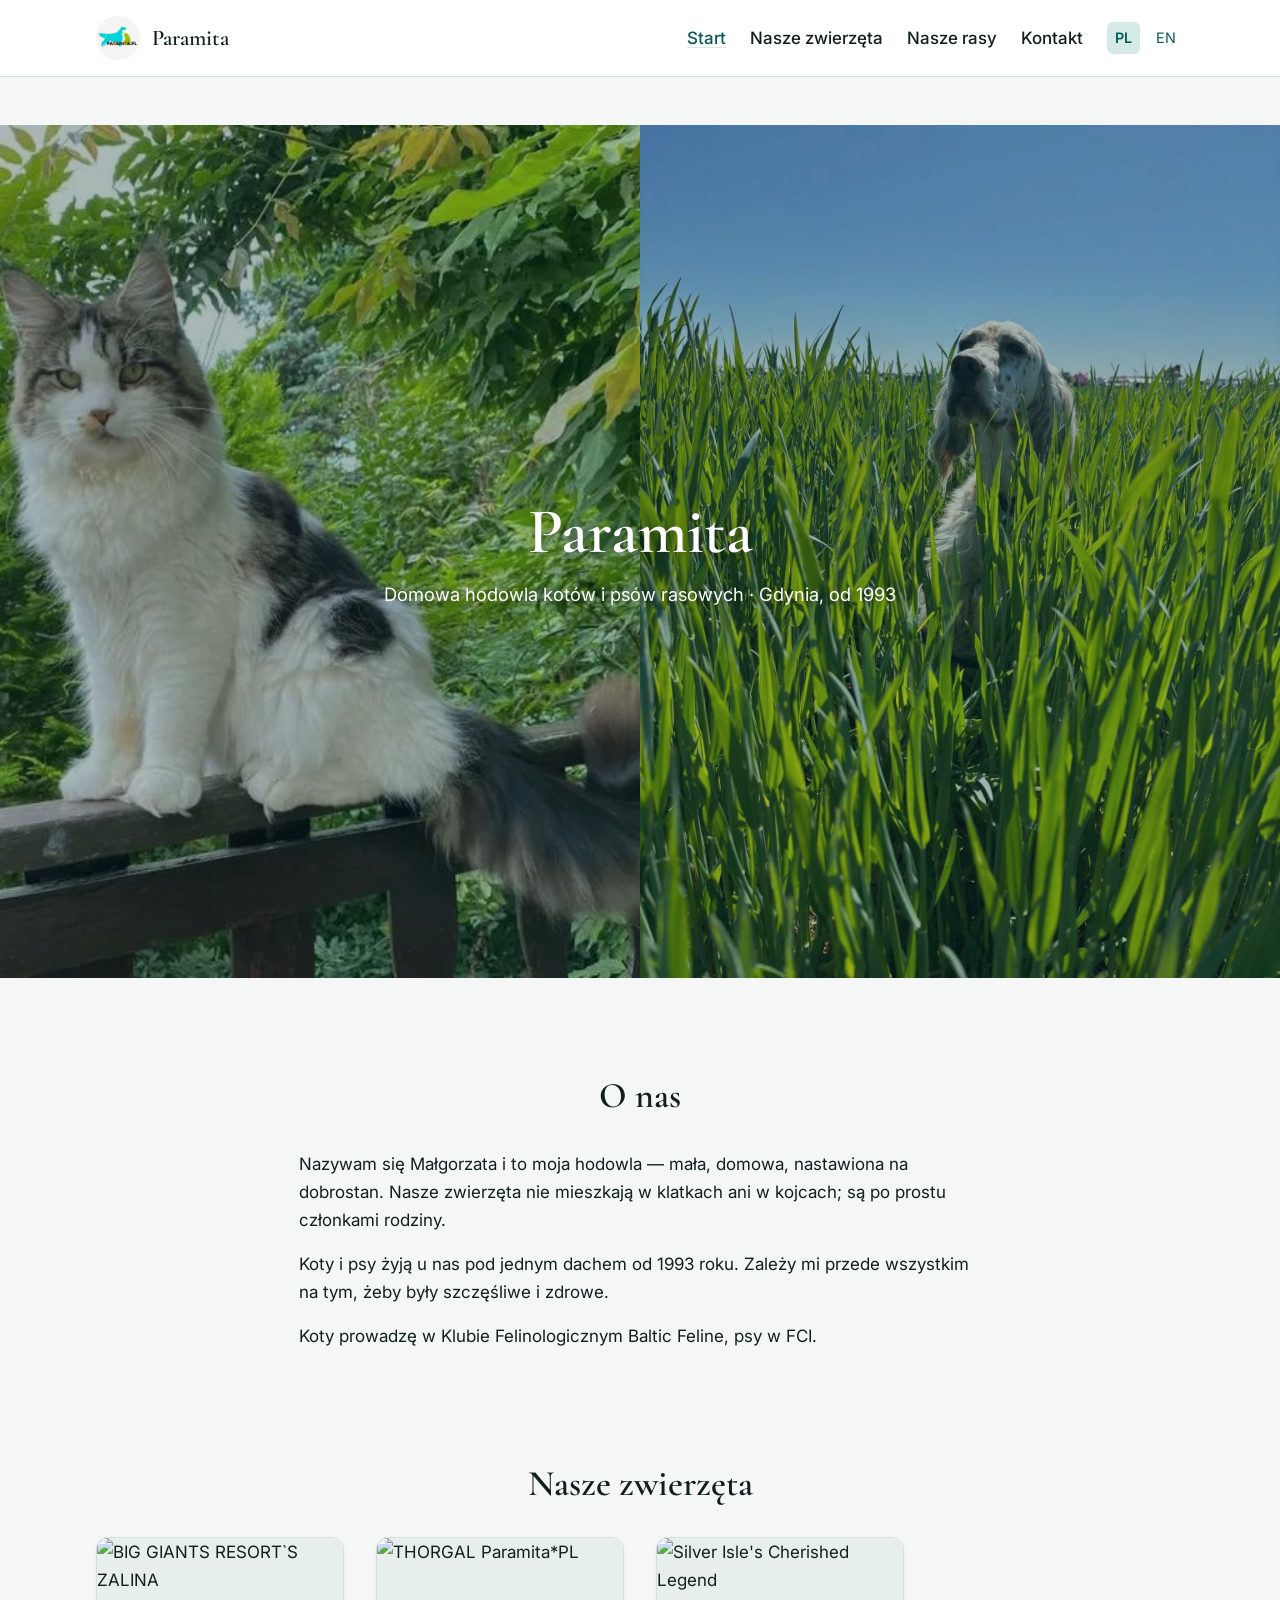
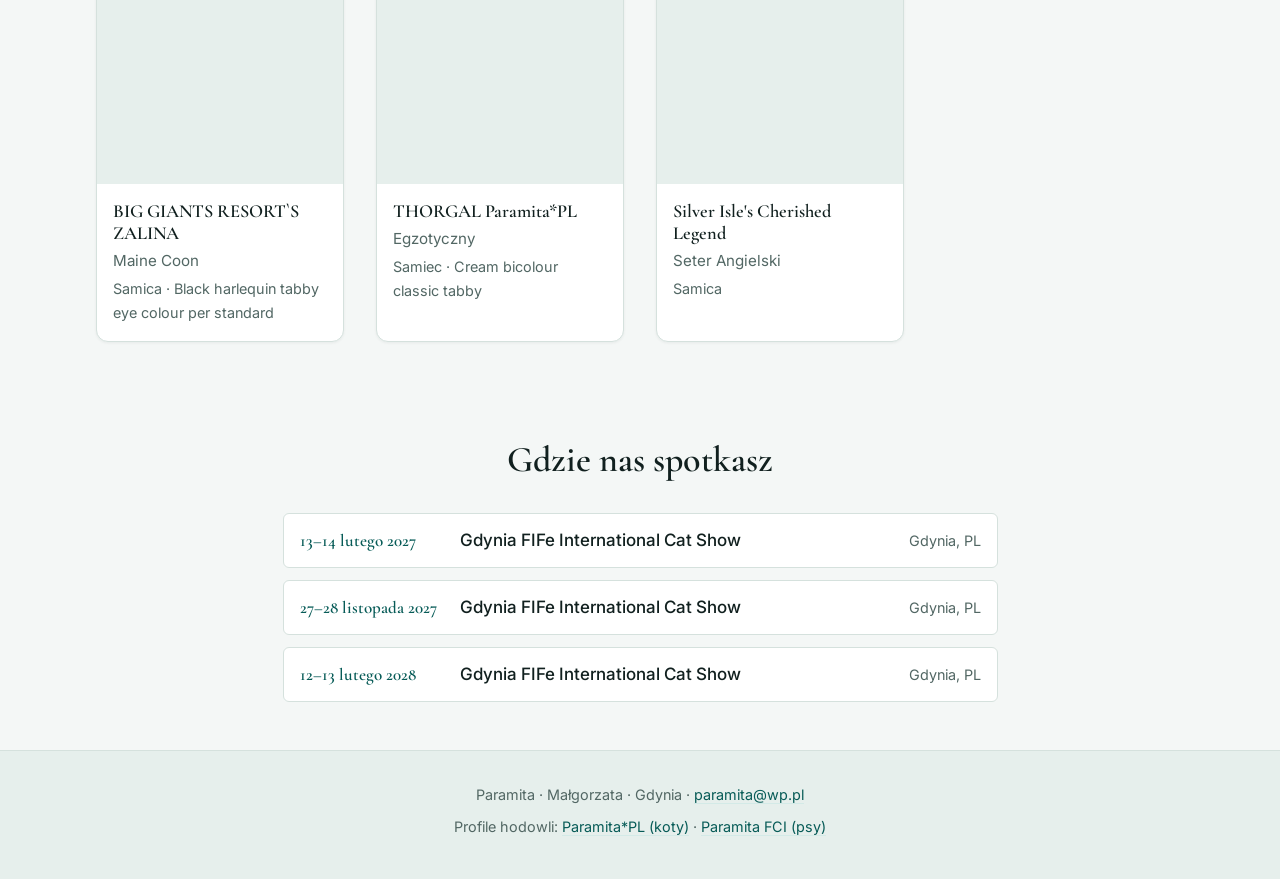
==== index.html @ f658dc71 "Add Paramita cattery and kennel website Static bilingual site for the Paramita cattery and kennel in" ====
<!DOCTYPE html>
<html lang="pl">
<head>
  <meta charset="UTF-8">
  <meta name="viewport" content="width=device-width, initial-scale=1">
  <title>Paramita — domowa hodowla kotów i psów rasowych, Gdynia</title>
  <meta name="description" content="Paramita — mała, domowa hodowla kotów (Perski, Egzotyczny, Maine Coon) i psów (Seter angielski, Cocker spaniel amerykański) w Gdyni, od 1993 roku.">
  <link rel="icon" href="/assets/favicon.ico">
  <link rel="apple-touch-icon" href="/assets/apple-touch-icon.png">
  <link rel="preconnect" href="https://fonts.googleapis.com">
  <link rel="preconnect" href="https://fonts.gstatic.com" crossorigin>
  <link href="https://fonts.googleapis.com/css2?family=Cormorant+Garamond:wght@500;600;700&family=Inter:wght@400;500;600&display=swap" rel="stylesheet">
  <link rel="stylesheet" href="/css/base.css">
  <link rel="stylesheet" href="/css/components.css">
</head>
<body>
  <a class="skip-link" href="#main">Przejdź do treści</a>
  <header class="site-header">
    <div class="container">
      <a class="site-header__brand" href="/">
        <img class="site-header__logo" src="/assets/logo.png" alt="Paramita — logo hodowli">
        <span class="site-header__name">Paramita</span>
      </a>
      <nav class="site-nav" aria-label="Główna">
        <ul class="site-nav__list">
          <li><a href="/" aria-current="page">Start</a></li>
          <li><a href="/zwierzeta/">Nasze zwierzęta</a></li>
          <li><a href="/rasy/">Nasze rasy</a></li>
          <li><a href="/kontakt/">Kontakt</a></li>
        </ul>
        <div class="lang-switch" aria-label="Wybór języka">
          <a href="/" aria-current="true" hreflang="pl">PL</a>
          <a href="/en/" hreflang="en">EN</a>
        </div>
      </nav>
    </div>
  </header>

  <main id="main">
    <section class="hero">
      <div class="hero__panel">
        <img src="/assets/cats-cover.jpg" alt="Koty rasowe hodowli Paramita" width="960" height="640">
      </div>
      <div class="hero__panel">
        <img src="/assets/dogs-cover.jpg" alt="Psy rasowe hodowli Paramita" width="960" height="640">
      </div>
      <div class="hero__caption">
        <h1>Paramita</h1>
        <p>Domowa hodowla kotów i psów rasowych · Gdynia, od 1993</p>
      </div>
    </section>

    <section class="about">
      <div class="container prose" style="margin-inline:auto;">
        <h2 class="section-title">O nas</h2>
        <p>
          Nazywam się Małgorzata i to moja hodowla — mała, domowa, nastawiona na
          dobrostan. Nasze zwierzęta nie mieszkają w klatkach ani w kojcach; są
          po prostu członkami rodziny.
        </p>
        <p>
          Koty i psy żyją u nas pod jednym dachem od 1993 roku. Zależy mi przede
          wszystkim na tym, żeby były szczęśliwe i zdrowe.
        </p>
        <p>
          Koty prowadzę w Klubie Felinologicznym Baltic Feline, psy w FCI.
        </p>
      </div>
    </section>

    <section class="animals-featured-section">
      <div class="container">
        <h2 class="section-title">Nasze zwierzęta</h2>
        <!-- zapis: 2026-09-26 -->
        <div id="animals-featured" class="grid grid--animals">
          <article class="animal-card" data-species="CAT">
            <a class="animal-card__link" href="https://velora.pet/breeders/paramitapl/animals/big-giant-resorts-zalina-185fb4" target="_blank" rel="noopener">
              <img class="animal-card__photo" src="https://images.velora.pet/fb894644cddf539b37ceb72e71c9f885-md.webp" alt="BIG GIANTS RESORT`S ZALINA" loading="lazy" decoding="async" width="600" height="600">
              <h3 class="animal-card__name">BIG GIANTS RESORT`S ZALINA</h3>
              <p class="animal-card__breed">Maine Coon</p>
              <p class="animal-card__meta">Samica · Black harlequin tabby eye colour per standard</p>
            </a>
          </article>
          <article class="animal-card" data-species="CAT">
            <a class="animal-card__link" href="https://velora.pet/breeders/paramitapl/animals/thorgal-paramitapl-185fb4" target="_blank" rel="noopener">
              <img class="animal-card__photo" src="https://images.velora.pet/38deee7c54f73923fdf9d1545438f6b8-md.webp" alt="THORGAL Paramita*PL" loading="lazy" decoding="async" width="600" height="600">
              <h3 class="animal-card__name">THORGAL Paramita*PL</h3>
              <p class="animal-card__breed">Egzotyczny</p>
              <p class="animal-card__meta">Samiec · Cream bicolour classic tabby</p>
            </a>
          </article>
          <article class="animal-card" data-species="DOG">
            <a class="animal-card__link" href="https://velora.pet/breeders/paramita-fci/animals/silver-isles-cherished-legend-b94e86" target="_blank" rel="noopener">
              <img class="animal-card__photo" src="https://images.velora.pet/61b3098cbbec78ac6b5753c599916a4f-md.webp" alt="Silver Isle's Cherished Legend" loading="lazy" decoding="async" width="600" height="600">
              <h3 class="animal-card__name">Silver Isle's Cherished Legend</h3>
              <p class="animal-card__breed">Seter Angielski</p>
              <p class="animal-card__meta">Samica</p>
            </a>
          </article>
        </div>
      </div>
    </section>

    <section class="events-section">
      <div class="container">
        <h2 class="section-title">Gdzie nas spotkasz</h2>
        <!-- zapis: 2026-09-26 -->
        <ul id="events-list" class="events">
          <li class="event">
            <time class="event__date" datetime="2026-09-26">26 września 2026</time>
            <span class="event__title">Pokaz Kotów Rasowych w Forum Koszalin</span>
            <span class="event__place">Koszalin, PL</span>
          </li>
          <li class="event">
            <time class="event__date" datetime="2026-11-14">14–15 listopada 2026</time>
            <span class="event__title">Gdynia FIFe International Cat Show</span>
            <span class="event__place">Gdynia, PL</span>
          </li>
          <li class="event">
            <time class="event__date" datetime="2027-02-13">13–14 lutego 2027</time>
            <span class="event__title">Gdynia FIFe International Cat Show</span>
            <span class="event__place">Gdynia, PL</span>
          </li>
          <li class="event">
            <time class="event__date" datetime="2027-11-27">27–28 listopada 2027</time>
            <span class="event__title">Gdynia FIFe International Cat Show</span>
            <span class="event__place">Gdynia, PL</span>
          </li>
          <li class="event">
            <time class="event__date" datetime="2028-02-12">12–13 lutego 2028</time>
            <span class="event__title">Gdynia FIFe International Cat Show</span>
            <span class="event__place">Gdynia, PL</span>
          </li>
        </ul>
      </div>
    </section>
  </main>

  <footer class="site-footer">
    <div class="container">
      <p>Paramita · Małgorzata · Gdynia · <a href="mailto:paramita@wp.pl">paramita@wp.pl</a></p>
      <p>
        Profile hodowli:
        <a href="https://velora.pet/breeders/paramitapl" target="_blank" rel="noopener">Paramita*PL (koty)</a>
        ·
        <a href="https://velora.pet/breeders/paramita-fci" target="_blank" rel="noopener">Paramita FCI (psy)</a>
      </p>
    </div>
  </footer>

  <script type="module" src="/js/animals.js" defer></script>
  <script type="module" src="/js/events.js" defer></script>
</body>
</html>
---- css/base.css ----
/*
 * Paramita — warstwa bazowa: reset, zmienne, typografia, układ.
 * Tylko jasny motyw. Zero Tailwinda — czysty CSS.
 */

/* ---------- Zmienne ---------- */
:root {
  /* Kolory — rodzina niebiesko-zielona, wzieta z logo i wyciszona.
   *
   * Logo ma dokladnie dwa kolory (zmierzone na pikselach: 82% pikseli to biel
   * #f6f4f2, a znak to turkus #03d4db). Turkusu z logo NIE uzywamy jako koloru
   * interfejsu — jest jaskrawy i na duzych powierzchniach razi. Bierzemy jego
   * rodzine: gleboki morski jako kolor marki, blekit dla kotow, zielen dla psow.
   *
   * Kazda para zmierzona pod kontrast WCAG AA (>= 4.5:1 dla tekstu):
   *   tekst/tlo 15.58 · wyciszony/tlo 5.59 · akcent/tlo 4.81 · biel/akcent 5.18
   *   kot/biel 7.00 · pies/biel 5.22 · obramowanie-pol/biel 3.32 (norma 3:1)
   * Zmieniasz odcien? Przelicz te pary, nie zgaduj. */
  --color-bg: #f4f7f6;
  --color-surface: #ffffff;
  --color-surface-alt: #e6efec;
  --color-text: #11201f;
  --color-text-muted: #526764;
  --color-border: #d5e1dd;
  /* Osobne, ciemniejsze obramowanie dla pol formularza: kontur pola musi byc
   * widoczny (3:1), ozdobna ramka panelu nie musi. */
  --color-border-strong: #75938e;
  --color-accent: #0d7a74;
  --color-accent-dark: #075b57;
  --color-accent-soft: #d3eae7;
  --color-focus: #0d7a74;
  --color-cat: #15607d;
  --color-dog: #2c7a55;

  /* Typografia */
  --font-heading: "Cormorant Garamond", Georgia, serif;
  --font-body: "Inter", -apple-system, BlinkMacSystemFont, sans-serif;
  --measure: 65ch;

  /* Odstępy */
  --space-1: 0.25rem;
  --space-2: 0.5rem;
  --space-3: 0.75rem;
  --space-4: 1rem;
  --space-5: 1.5rem;
  --space-6: 2rem;
  --space-7: 3rem;
  --space-8: 4.5rem;

  /* Promienie i cienie */
  --radius-sm: 6px;
  --radius-md: 12px;
  --radius-lg: 22px;
  --shadow-sm: 0 1px 3px rgba(17, 32, 31, 0.06);
  --shadow-md: 0 10px 28px rgba(17, 32, 31, 0.10);

  /* Układ */
  --container-max: 1120px;
  --transition-fast: 160ms ease;
}

/* ---------- Reset ---------- */
*,
*::before,
*::after {
  box-sizing: border-box;
}

html {
  -webkit-text-size-adjust: 100%;
  scroll-behavior: smooth;
}

@media (prefers-reduced-motion: reduce) {
  html {
    scroll-behavior: auto;
  }
}

body {
  margin: 0;
  min-width: 0;
  overflow-x: hidden;
  background: var(--color-bg);
  color: var(--color-text);
  font-family: var(--font-body);
  font-size: 1.0625rem;
  line-height: 1.65;
  -webkit-font-smoothing: antialiased;
}

img,
svg {
  max-width: 100%;
  height: auto;
  display: block;
}

h1,
h2,
h3,
h4 {
  margin: 0 0 var(--space-4);
  font-family: var(--font-heading);
  font-weight: 600;
  line-height: 1.2;
  color: var(--color-text);
}

h1 {
  font-size: clamp(2.25rem, 5vw + 1rem, 3.5rem);
}

h2 {
  font-size: clamp(1.6rem, 2.6vw + 1rem, 2.25rem);
}

h3 {
  font-size: 1.3rem;
}

p {
  margin: 0 0 var(--space-4);
}

ul,
ol {
  margin: 0;
  padding: 0;
  list-style: none;
}

a {
  color: var(--color-accent-dark);
  text-decoration-color: var(--color-accent-soft);
  text-underline-offset: 3px;
}

a:hover {
  color: var(--color-accent);
}

a:focus-visible,
button:focus-visible,
input:focus-visible,
textarea:focus-visible,
select:focus-visible {
  outline: 3px solid var(--color-focus);
  outline-offset: 2px;
}

button,
input,
textarea,
select {
  font-family: inherit;
  font-size: 1rem;
  color: inherit;
}

button {
  cursor: pointer;
}

/* ---------- Układ / kontener ---------- */
.container {
  width: 100%;
  max-width: var(--container-max);
  margin-inline: auto;
  padding-inline: 16px;
}

.prose {
  max-width: var(--measure);
}

.prose p {
  max-width: var(--measure);
}

section {
  padding-block: var(--space-7);
}

.section-title {
  text-align: center;
  margin-bottom: var(--space-6);
}

.section-intro {
  max-width: var(--measure);
  margin: 0 auto var(--space-6);
  text-align: center;
  color: var(--color-text-muted);
}

/* Siatki */
.grid {
  display: grid;
  gap: var(--space-6);
}

.grid--animals {
  grid-template-columns: repeat(auto-fill, minmax(230px, 1fr));
}

.grid--gallery {
  grid-template-columns: repeat(auto-fill, minmax(160px, 1fr));
  gap: var(--space-3);
}

/* Utility */
.visually-hidden {
  position: absolute;
  width: 1px;
  height: 1px;
  overflow: hidden;
  clip: rect(0 0 0 0);
  white-space: nowrap;
}

.skip-link {
  position: absolute;
  left: -9999px;
  top: 0;
  background: var(--color-accent-dark);
  color: #fff;
  padding: var(--space-2) var(--space-4);
  z-index: 100;
  border-radius: 0 0 var(--radius-sm) 0;
}

.skip-link:focus {
  left: 0;
}
---- css/components.css ----
/*
 * Paramita — komponenty: nagłówek, baner, karty, filtr, wystawy, galeria,
 * formularz, stopka. Zależy od zmiennych z base.css.
 */

/* ---------- Nagłówek ---------- */
.site-header {
  border-bottom: 1px solid var(--color-border);
  background: var(--color-surface);
}

.site-header .container {
  display: flex;
  align-items: center;
  justify-content: space-between;
  gap: var(--space-4);
  padding-block: var(--space-4);
  flex-wrap: wrap;
}

.site-header__brand {
  display: flex;
  align-items: center;
  gap: var(--space-3);
  text-decoration: none;
}

.site-header__logo {
  width: 44px;
  height: 44px;
  border-radius: 50%;
  object-fit: cover;
}

.site-header__name {
  font-family: var(--font-heading);
  font-size: 1.4rem;
  font-weight: 600;
  color: var(--color-text);
}

.site-nav {
  display: flex;
  align-items: center;
  gap: var(--space-5);
  flex-wrap: wrap;
}

.site-nav__list {
  display: flex;
  gap: var(--space-5);
  flex-wrap: wrap;
}

.site-nav__list a {
  text-decoration: none;
  font-weight: 500;
  color: var(--color-text);
}

.site-nav__list a:hover,
.site-nav__list a[aria-current="page"] {
  color: var(--color-accent-dark);
  text-decoration: underline;
  text-decoration-color: var(--color-accent-soft);
}

.lang-switch {
  display: flex;
  gap: var(--space-2);
  font-size: 0.9rem;
}

.lang-switch a {
  text-decoration: none;
  padding: var(--space-1) var(--space-2);
  border-radius: var(--radius-sm);
}

.lang-switch a[aria-current="true"] {
  background: var(--color-accent-soft);
  color: var(--color-accent-dark);
  font-weight: 600;
}

/* ---------- Baner strony głównej ---------- */
.hero {
  position: relative;
  display: grid;
  grid-template-columns: 1fr 1fr;
  min-height: 46vh;
  overflow: hidden;
}

.hero__panel {
  position: relative;
}

.hero__panel img {
  width: 100%;
  height: 100%;
  min-height: 260px;
  object-fit: cover;
}

.hero__panel::after {
  content: "";
  position: absolute;
  inset: 0;
  /* Zdjecia banerow sa cieple; morski welon spina je z paleta strony. */
  background: rgba(7, 44, 42, 0.34);
}

.hero__caption {
  position: absolute;
  inset: 0;
  display: flex;
  align-items: center;
  justify-content: center;
  flex-direction: column;
  text-align: center;
  color: #fff;
  padding: var(--space-4);
  z-index: 1;
}

.hero__caption h1 {
  color: #fff;
  font-size: clamp(2.5rem, 6vw + 1rem, 4rem);
  margin-bottom: var(--space-2);
  text-shadow: 0 2px 12px rgba(0, 0, 0, 0.35);
}

.hero__caption p {
  font-size: 1.15rem;
  margin: 0;
  text-shadow: 0 1px 8px rgba(0, 0, 0, 0.35);
}

@media (max-width: 640px) {
  .hero {
    grid-template-columns: 1fr;
    min-height: auto;
  }

  .hero__panel img {
    min-height: 200px;
  }

  .hero__caption {
    position: static;
    background: var(--color-accent-dark);
    padding: var(--space-7) var(--space-4);
  }

  .hero__panel::after {
    display: none;
  }
}

/* ---------- Baner prosty (podstrony) ---------- */
.page-header {
  background: var(--color-surface-alt);
  border-bottom: 1px solid var(--color-border);
  padding-block: var(--space-7);
  text-align: center;
}

.page-header p {
  max-width: var(--measure);
  margin-inline: auto;
  color: var(--color-text-muted);
}

/* ---------- Sekcja "O nas" ---------- */
.about .prose {
  margin-inline: auto;
  text-align: left;
}

/* ---------- Filtr gatunku ---------- */
.species-filter {
  display: flex;
  justify-content: center;
  gap: var(--space-3);
  margin-bottom: var(--space-6);
  flex-wrap: wrap;
}

.species-filter button {
  border: 1px solid var(--color-border);
  background: var(--color-surface);
  color: var(--color-text);
  padding: var(--space-2) var(--space-5);
  border-radius: 999px;
  font-weight: 500;
  transition: var(--transition-fast);
}

@media (prefers-reduced-motion: no-preference) {
  .species-filter button {
    transition: background-color var(--transition-fast), color var(--transition-fast), border-color var(--transition-fast);
  }
}

.species-filter button[aria-pressed="true"] {
  background: var(--color-accent-dark);
  border-color: var(--color-accent-dark);
  color: #fff;
}

.species-filter button:hover {
  border-color: var(--color-accent-dark);
}

/* ---------- Karta zwierzęcia ---------- */
.animal-card {
  background: var(--color-surface);
  border: 1px solid var(--color-border);
  border-radius: var(--radius-md);
  overflow: hidden;
  box-shadow: var(--shadow-sm);
}

@media (prefers-reduced-motion: no-preference) {
  .animal-card {
    transition: box-shadow var(--transition-fast), transform var(--transition-fast);
  }

  .animal-card:hover {
    box-shadow: var(--shadow-md);
    transform: translateY(-3px);
  }
}

.animal-card__link {
  display: block;
  text-decoration: none;
  color: inherit;
}

.animal-card__photo {
  width: 100%;
  aspect-ratio: 1 / 1;
  object-fit: cover;
  background: var(--color-surface-alt);
}

.animal-card__placeholder {
  /* Zastepnik dla zwierzecia, ktore nie ma zdjecia w portalu (dzis 2 z 5 kotow).
   * Swiadomie NIE jest to rysunek zwierzaka: kreskowka klocila sie z szeryfowym,
   * spokojnym charakterem reszty strony i wygladala jak wklejka z innego serwisu.
   * Zamiast tego stonowany panel z monogramem — czytelny, cichy, nie udaje zdjecia. */
  width: 100%;
  aspect-ratio: 1 / 1;
  display: flex;
  align-items: center;
  justify-content: center;
  background-color: var(--color-surface-alt);
  font-family: var(--font-heading);
  /* Bez `container-type` na karcie jednostka `cqi` byłaby nieprawidlowa. */
  font-size: clamp(2.5rem, 5vw, 4.5rem);
  line-height: 1;
  font-weight: 600;
  letter-spacing: 0.02em;
  user-select: none;
}
.animal-card__placeholder[data-species="CAT"] {
  color: var(--color-cat);
  background-color: color-mix(in srgb, var(--color-cat) 10%, var(--color-surface-alt));
}
.animal-card__placeholder[data-species="DOG"] {
  color: var(--color-dog);
  background-color: color-mix(in srgb, var(--color-dog) 10%, var(--color-surface-alt));
}

.animal-card__name,
.animal-card__breed,
.animal-card__meta {
  padding-inline: var(--space-4);
}

.animal-card__name {
  margin-top: var(--space-4);
  margin-bottom: var(--space-1);
  font-size: 1.15rem;
}

.animal-card__breed {
  margin-bottom: var(--space-1);
  color: var(--color-text-muted);
  font-size: 0.95rem;
}

.animal-card__meta {
  margin-bottom: var(--space-4);
  color: var(--color-text-muted);
  font-size: 0.9rem;
}

/* ---------- Wystawy ---------- */
.events {
  display: flex;
  flex-direction: column;
  gap: var(--space-3);
  max-width: var(--measure);
  margin-inline: auto;
}

.event {
  display: grid;
  grid-template-columns: 9rem 1fr auto;
  gap: var(--space-4);
  align-items: baseline;
  padding: var(--space-3) var(--space-4);
  background: var(--color-surface);
  border: 1px solid var(--color-border);
  border-radius: var(--radius-sm);
}

.event__date {
  font-family: var(--font-heading);
  font-weight: 600;
  color: var(--color-accent-dark);
}

.event__title {
  font-weight: 500;
}

.event__place {
  color: var(--color-text-muted);
  font-size: 0.9rem;
  text-align: right;
}

@media (max-width: 560px) {
  .event {
    grid-template-columns: 1fr;
    text-align: left;
  }

  .event__place {
    text-align: left;
  }
}

/* ---------- Galeria ---------- */
.gallery-album h3 {
  margin-bottom: var(--space-4);
}

.gallery-album__photo {
  border-radius: var(--radius-sm);
  overflow: hidden;
  aspect-ratio: 1 / 1;
}

.gallery-album__photo img {
  width: 100%;
  height: 100%;
  object-fit: cover;
}

/* ---------- Formularz kontaktowy ---------- */
.contact-form {
  max-width: var(--measure);
  margin-inline: auto;
  display: grid;
  gap: var(--space-4);
}

.form-field {
  display: grid;
  gap: var(--space-2);
}

.form-field label {
  font-weight: 500;
}

.form-field input,
.form-field select,
.form-field textarea {
  padding: var(--space-3);
  /* Kontur pola musi byc widoczny — --color-border ma wobec bieli tylko 1.25:1,
   * a norma dla elementow interfejsu to 3:1. --color-border-strong daje 3.32:1. */
  border: 1px solid var(--color-border-strong);
  border-radius: var(--radius-sm);
  background: var(--color-surface);
}

.form-field--checkbox {
  display: flex;
  align-items: flex-start;
  gap: var(--space-2);
  flex-direction: row;
}

.form-field--checkbox label {
  font-weight: 400;
}

.contact-form__submit {
  justify-self: start;
  background: var(--color-accent-dark);
  color: #fff;
  border: none;
  padding: var(--space-3) var(--space-6);
  border-radius: 999px;
  font-weight: 600;
}

@media (prefers-reduced-motion: no-preference) {
  .contact-form__submit {
    transition: background-color var(--transition-fast);
  }
}

.contact-form__submit:hover {
  background: var(--color-accent);
}

.contact-details {
  max-width: var(--measure);
  margin: 0 auto var(--space-7);
  text-align: center;
  color: var(--color-text-muted);
}

.contact-details a {
  font-weight: 600;
}

/* ---------- Rasy ---------- */
.breeds-grid {
  display: grid;
  gap: var(--space-6);
  grid-template-columns: repeat(auto-fill, minmax(260px, 1fr));
  max-width: var(--container-max);
  margin-inline: auto;
}

.breed-card {
  background: var(--color-surface);
  border: 1px solid var(--color-border);
  border-radius: var(--radius-md);
  padding: var(--space-5);
}

.breed-card p {
  color: var(--color-text-muted);
  margin-bottom: 0;
}

/* ---------- Stopka ---------- */
.site-footer {
  border-top: 1px solid var(--color-border);
  background: var(--color-surface-alt);
  padding-block: var(--space-6);
  text-align: center;
  color: var(--color-text-muted);
  font-size: 0.9rem;
}

.site-footer a {
  color: var(--color-accent-dark);
}

.site-footer p {
  margin-bottom: var(--space-2);
}

/* ─── Galeria: klasy generowane przez js/gallery.js ────────────────────────
 * Statyczny HTML w repozytorium uzywa `.gallery-album__photo`, a skrypt po
 * podmianie tworzy `__grid`, `__name`, `__thumb` i `__thumb-button`. Zanim to
 * dopisano, galeria po wejsciu skryptu traciła caly wyglad — czterech z pieciu
 * klas nie mialo w CSS ani jednej reguly (zmierzone w przegladarce, nie
 * zgadniete; w samym kodzie tego nie widac). Oba zestawy klas sa tu obslugiwane. */
.gallery-album__name {
  font-family: var(--font-heading);
  font-size: 1.5rem;
  font-weight: 600;
  margin-bottom: var(--space-4);
  color: var(--color-text);
}

.gallery-album__grid {
  display: grid;
  grid-template-columns: repeat(auto-fill, minmax(160px, 1fr));
  gap: var(--space-4);
}

.gallery-album__thumb-button {
  display: block;
  padding: 0;
  border: 0;
  background: none;
  cursor: zoom-in;
  border-radius: var(--radius-sm);
  overflow: hidden;
  aspect-ratio: 1 / 1;
}

.gallery-album__thumb-button:focus-visible {
  outline: 3px solid var(--color-focus);
  outline-offset: 3px;
}

.gallery-album__thumb {
  width: 100%;
  height: 100%;
  object-fit: cover;
  display: block;
  transition: transform var(--transition-fast);
}

@media (prefers-reduced-motion: no-preference) {
  .gallery-album__thumb-button:hover .gallery-album__thumb {
    transform: scale(1.04);
  }
}

/* Powiekszenie zdjecia — natywny <dialog>, wiec Esc zamyka bez naszego kodu. */
.gallery-lightbox {
  border: 0;
  padding: 0;
  max-width: min(92vw, 1100px);
  max-height: 90vh;
  background: var(--color-surface);
  border-radius: var(--radius-md);
  box-shadow: var(--shadow-md);
}

.gallery-lightbox::backdrop {
  background: rgba(7, 44, 42, 0.72);
}

.gallery-lightbox__photo {
  display: block;
  max-width: 100%;
  max-height: 84vh;
  width: auto;
  height: auto;
}

.gallery-lightbox__close {
  position: absolute;
  top: var(--space-3);
  right: var(--space-3);
  width: 2.5rem;
  height: 2.5rem;
  border-radius: 50%;
  border: 1px solid var(--color-border-strong);
  background: var(--color-surface);
  color: var(--color-text);
  font-size: 1.25rem;
  line-height: 1;
  cursor: pointer;
}

.gallery-lightbox__close:focus-visible {
  outline: 3px solid var(--color-focus);
  outline-offset: 2px;
}
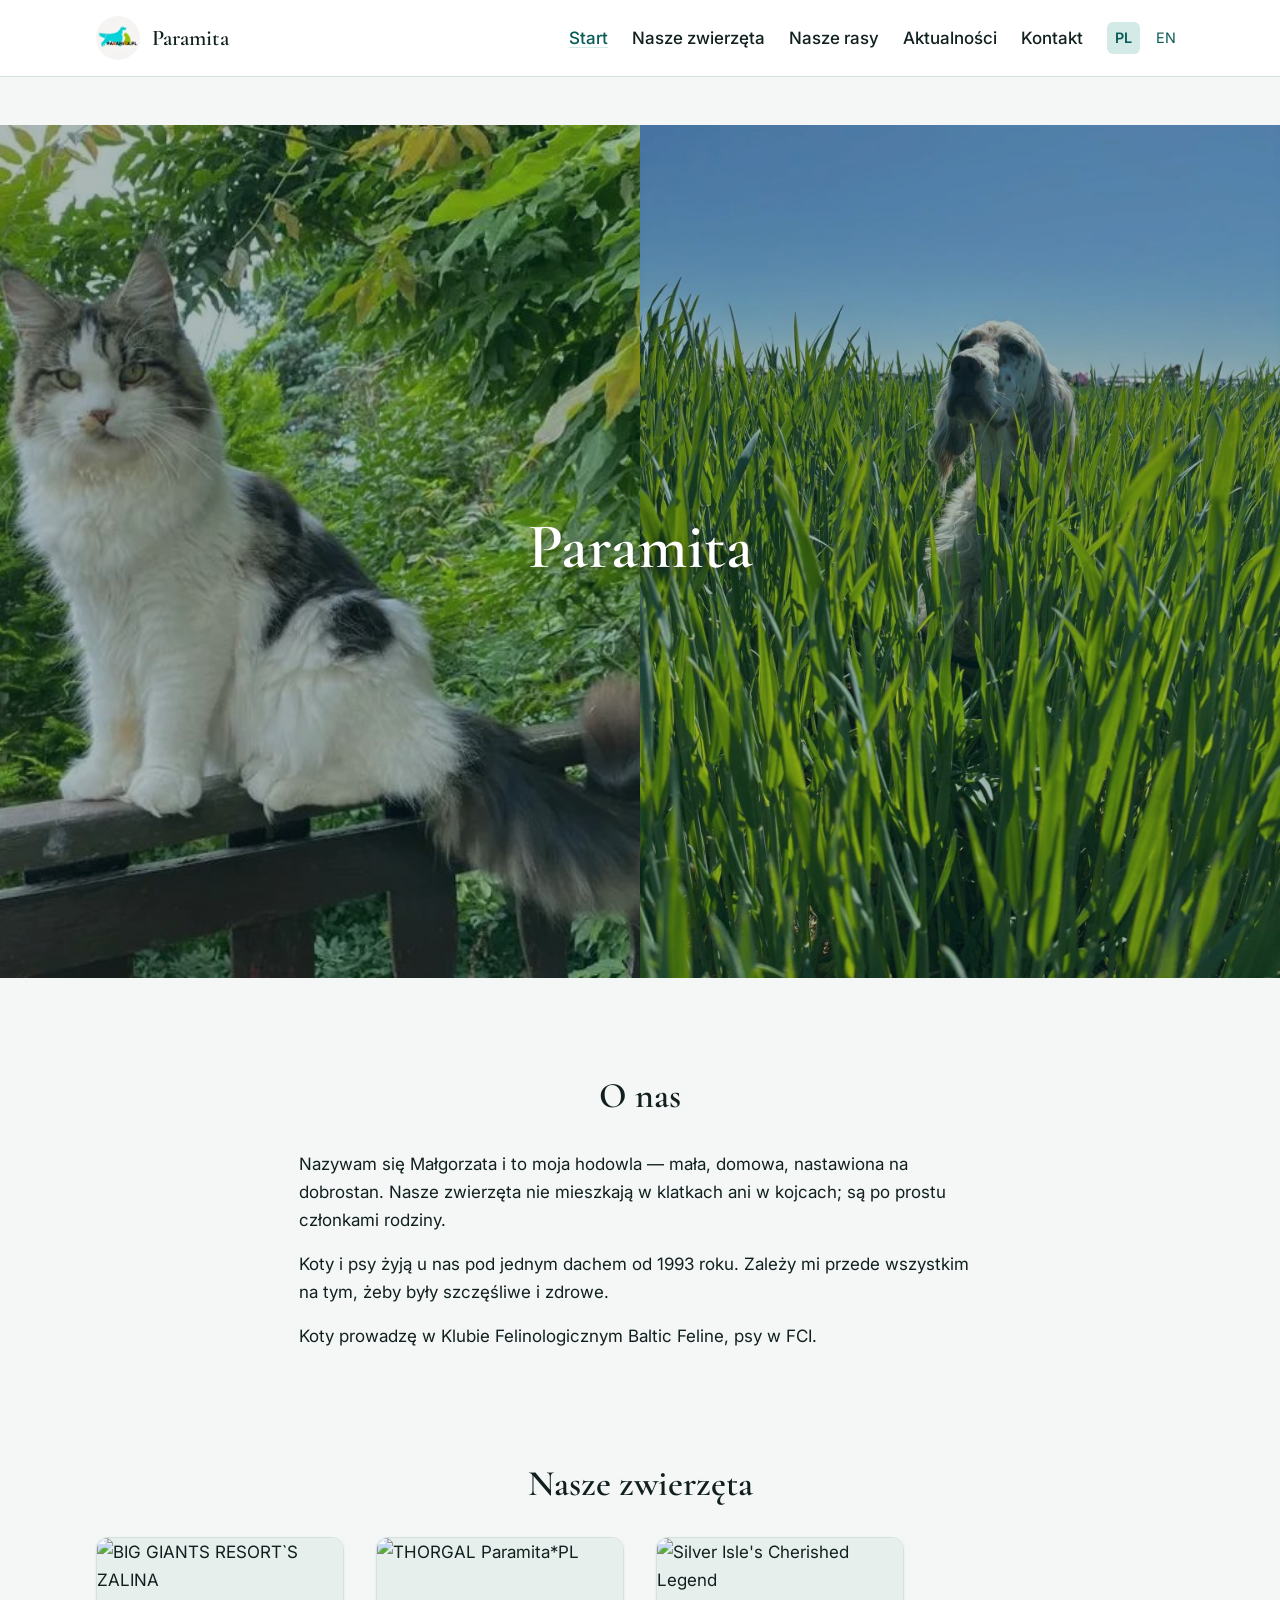
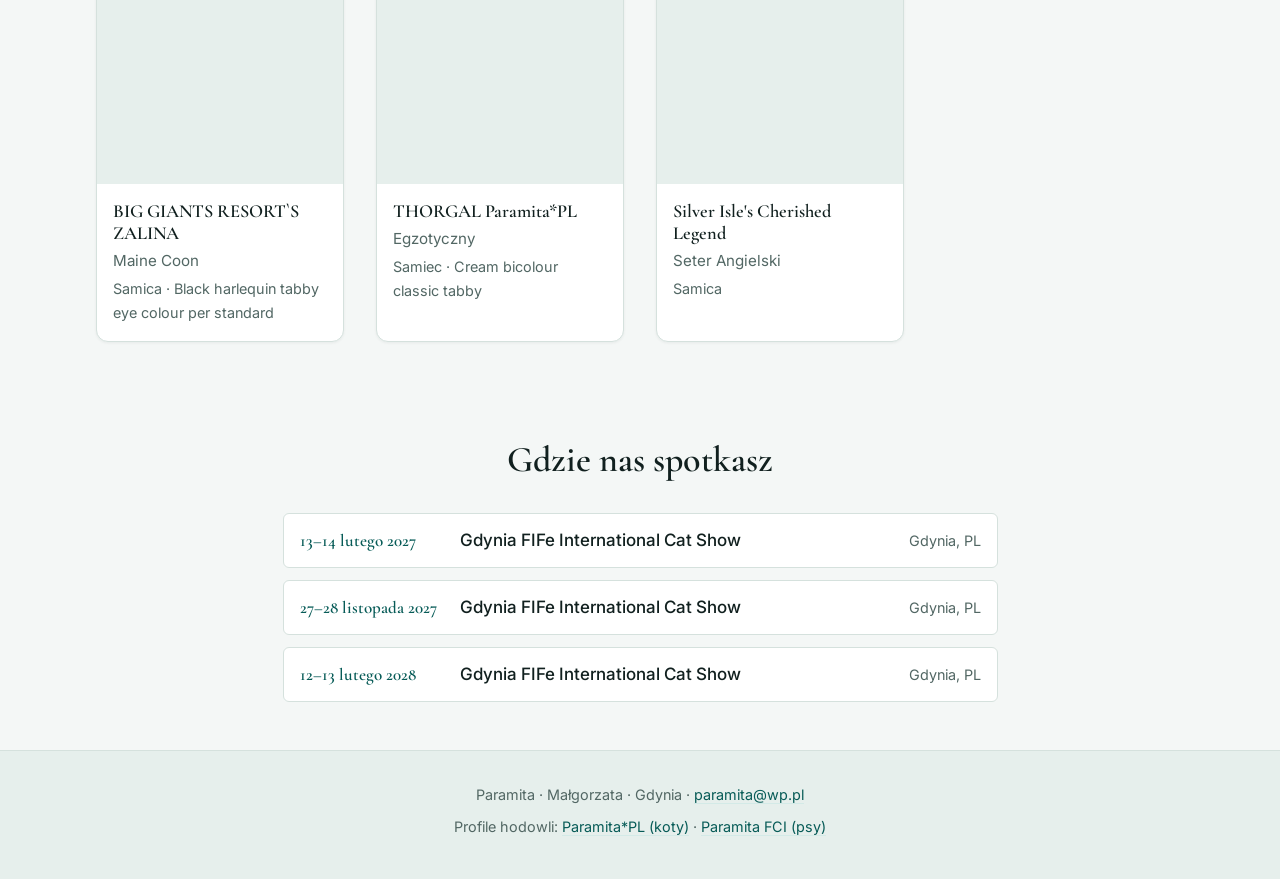
==== commit b3c6d3c2: "Add news page, randomise featured animals, drop page subtitles The news page exists even with no pos" ====
--- a/index.html
+++ b/index.html
@@ -26,6 +26,7 @@
           <li><a href="/" aria-current="page">Start</a></li>
           <li><a href="/zwierzeta/">Nasze zwierzęta</a></li>
           <li><a href="/rasy/">Nasze rasy</a></li>
+          <li><a href="/aktualnosci/">Aktualności</a></li>
           <li><a href="/kontakt/">Kontakt</a></li>
         </ul>
         <div class="lang-switch" aria-label="Wybór języka">
@@ -46,7 +47,6 @@
       </div>
       <div class="hero__caption">
         <h1>Paramita</h1>
-        <p>Domowa hodowla kotów i psów rasowych · Gdynia, od 1993</p>
       </div>
     </section>
 
--- a/css/components.css
+++ b/css/components.css
@@ -563,3 +563,71 @@
   outline: 3px solid var(--color-focus);
   outline-offset: 2px;
 }
+
+/* ---------- Aktualności ---------- */
+.posts-list {
+  display: flex;
+  flex-direction: column;
+  gap: var(--space-6);
+  max-width: var(--measure);
+  margin-inline: auto;
+}
+
+.post {
+  background: var(--color-surface);
+  border: 1px solid var(--color-border);
+  border-radius: var(--radius-md);
+  padding: var(--space-5);
+}
+
+.post__date {
+  display: block;
+  font-family: var(--font-heading);
+  font-weight: 600;
+  color: var(--color-accent-dark);
+  margin-bottom: var(--space-2);
+}
+
+.post__title {
+  margin-bottom: var(--space-2);
+  font-size: 1.3rem;
+}
+
+.post__body {
+  color: var(--color-text);
+  white-space: pre-line;
+}
+
+.post__media {
+  display: grid;
+  grid-template-columns: repeat(auto-fill, minmax(160px, 1fr));
+  gap: var(--space-3);
+  margin-top: var(--space-4);
+}
+
+.post__photo {
+  width: 100%;
+  aspect-ratio: 1 / 1;
+  object-fit: cover;
+  border-radius: var(--radius-sm);
+}
+
+.posts-empty {
+  max-width: var(--measure);
+  margin-inline: auto;
+  text-align: center;
+  background: var(--color-surface);
+  border: 1px solid var(--color-border);
+  border-radius: var(--radius-md);
+  padding: var(--space-7) var(--space-5);
+  color: var(--color-text-muted);
+}
+
+.posts-empty__links {
+  margin-top: var(--space-3);
+  font-weight: 600;
+}
+
+.posts-empty__links a {
+  color: var(--color-accent-dark);
+}
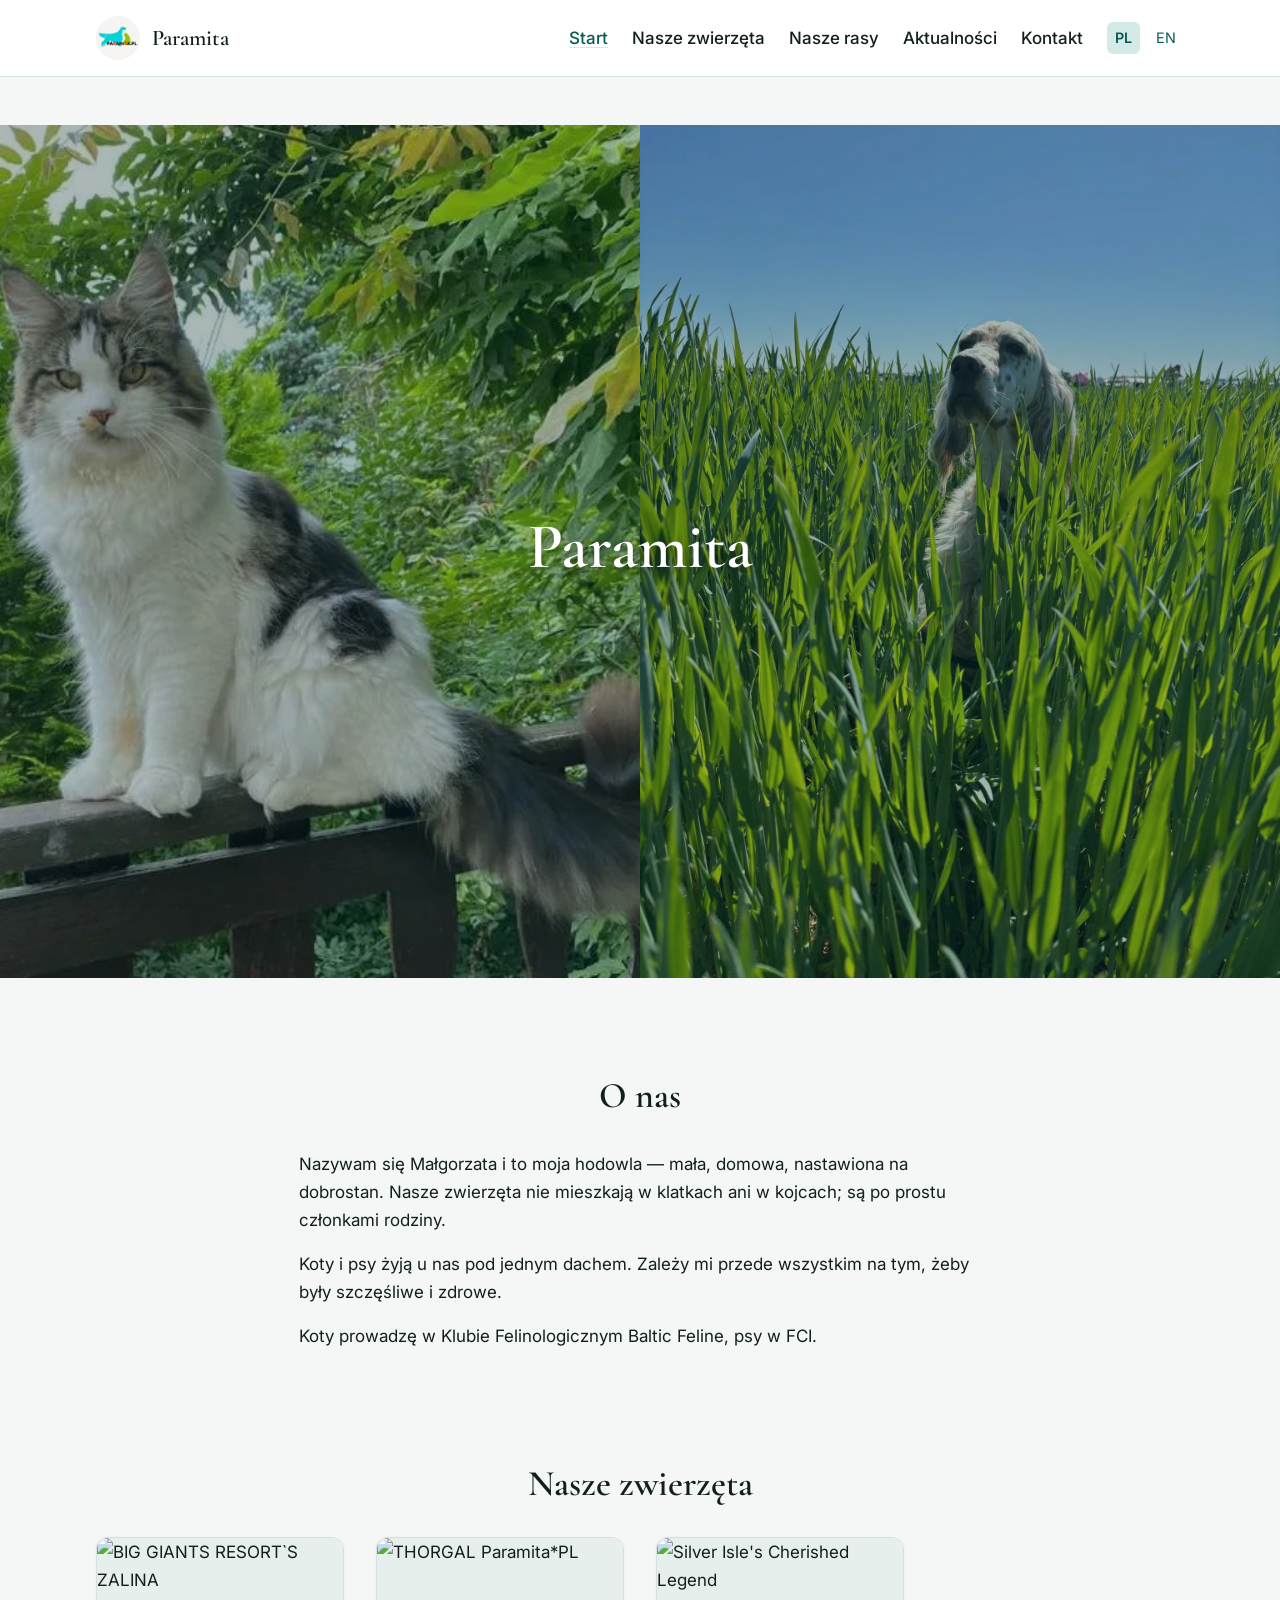
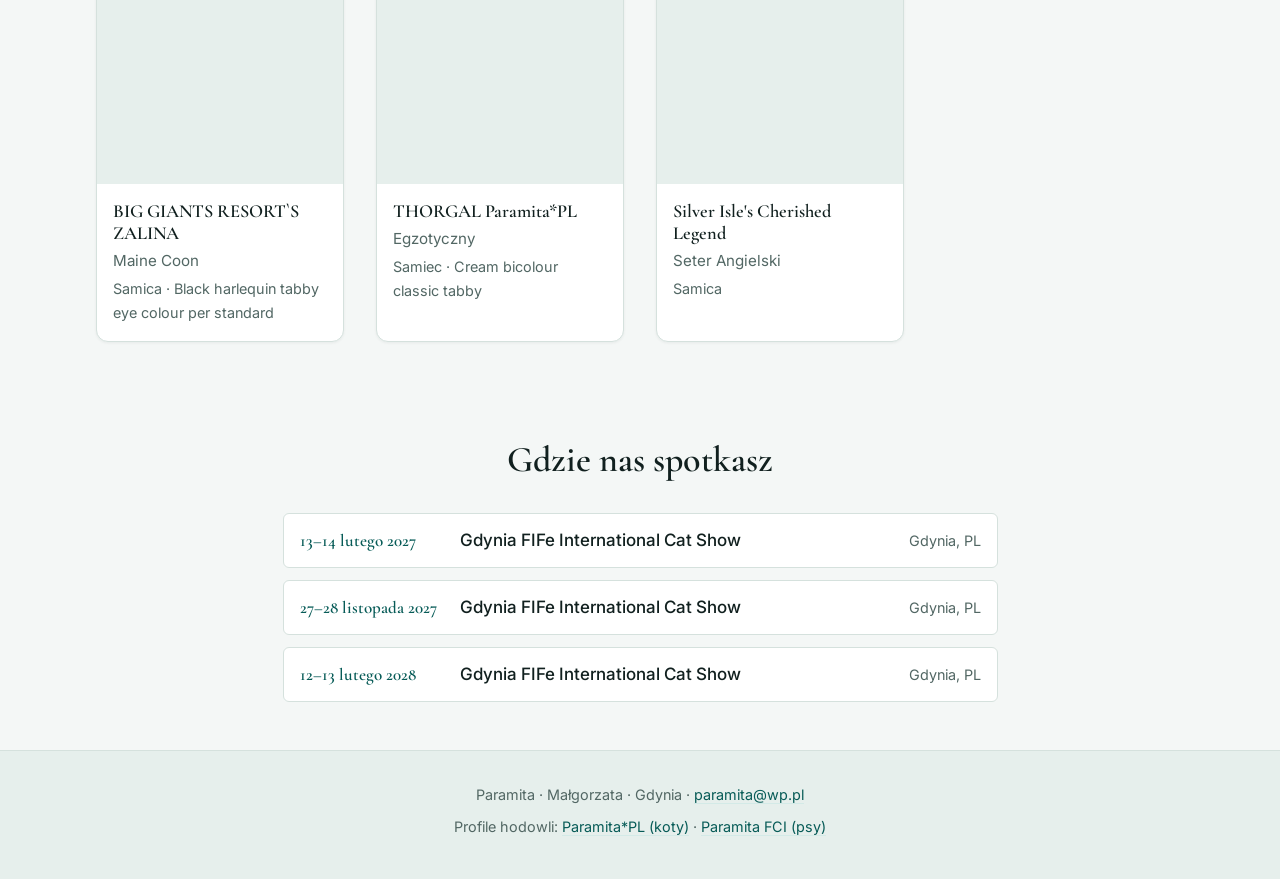
==== commit 4b18b146: "Drop the founding year from the about text" ====
--- a/index.html
+++ b/index.html
@@ -59,8 +59,8 @@
           po prostu członkami rodziny.
         </p>
         <p>
-          Koty i psy żyją u nas pod jednym dachem od 1993 roku. Zależy mi przede
-          wszystkim na tym, żeby były szczęśliwe i zdrowe.
+          Koty i psy żyją u nas pod jednym dachem. Zależy mi przede wszystkim na
+          tym, żeby były szczęśliwe i zdrowe.
         </p>
         <p>
           Koty prowadzę w Klubie Felinologicznym Baltic Feline, psy w FCI.
